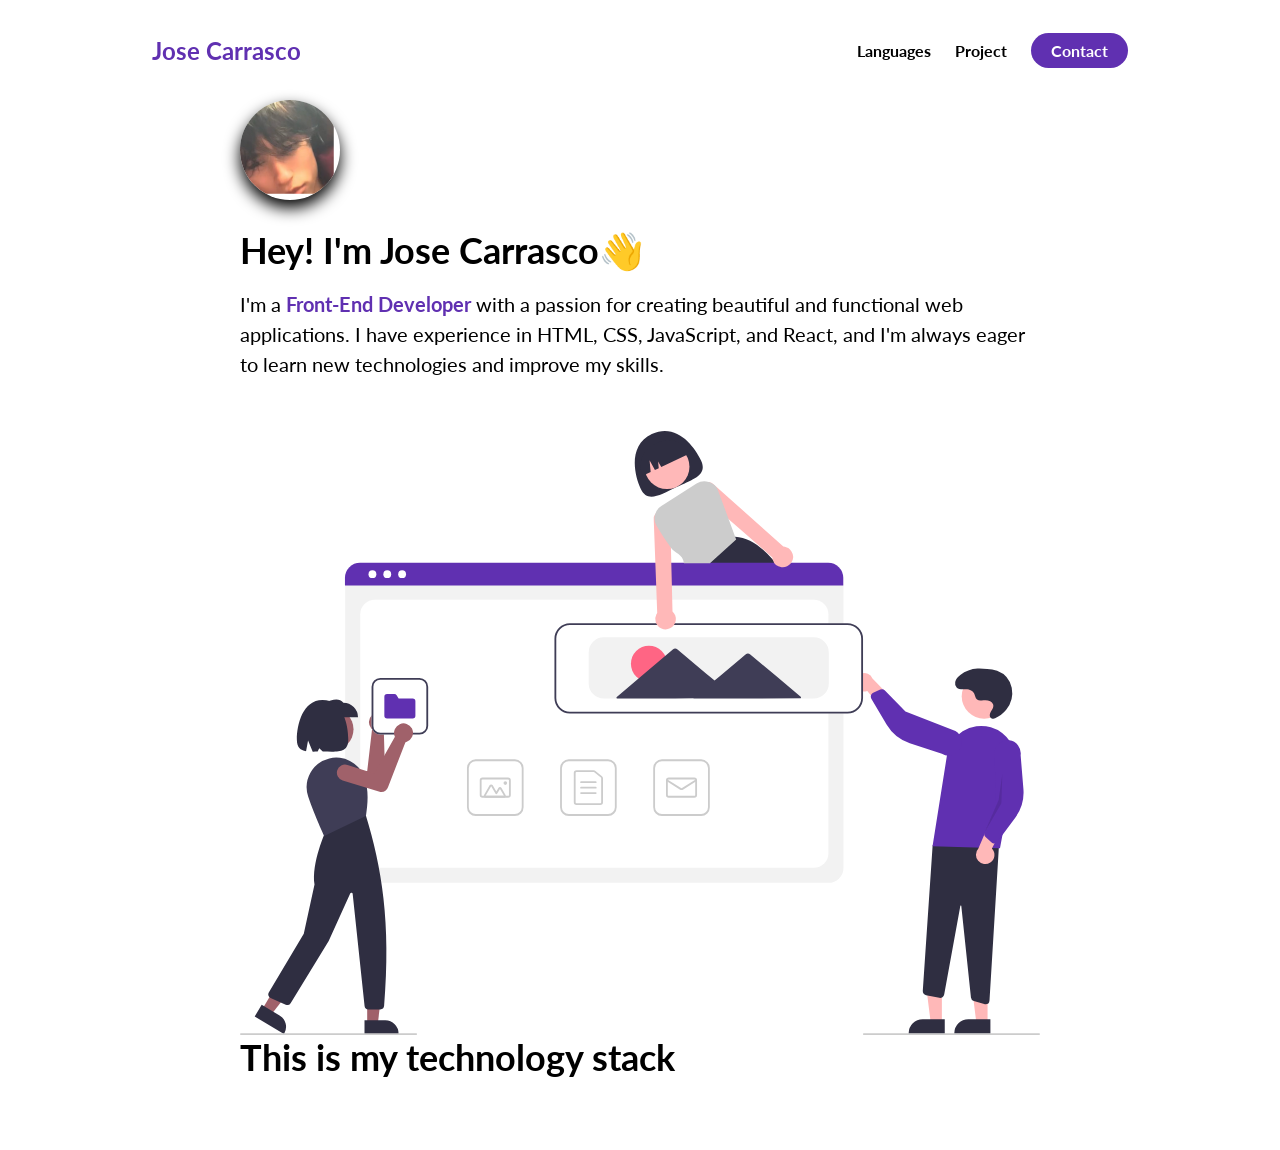
==== index.html @ a7a3b9ac "first commit" ====
<!DOCTYPE html>
<html lang="en">
<head>
  <meta charset="UTF-8">
  <meta name="viewport" content="width=device-width, initial-scale=1.0">
  <title>Jose Carrasco</title>
  <link rel="stylesheet" href="./style.css">
  <script src="https://kit.fontawesome.com/f5ae088f7a.js" crossorigin="anonymous"></script>
</head>
<body>
  <section id="about-me">
    <nav>
      <div class="personal__logo"> Jose Carrasco</div>
      <ul class="nav__link--list">
        <li>
          <a href="" class="nav__link--anchor
          link__hover-effect
          link__hover-effect--black">Languages
        </a>
        </li>
          <li>
          <a href="" class="nav__link--anchor
          link__hover-effect
          link__hover-effect--black">Project
        </a>
        </li>
          <li>
            <a href="" class= "nav__link--anchor
            nav__link--anchor-primary">Contact
        </a>
        </li>
      </ul>
    </nav>
    <div class="flex flex-1">
      <div class="about-me__info row">
        <div class="about-me__info--container">
          <figure class="about-me__picture--mask">
            <img src="./assets/me.jpeg" class="about-me__picture" alt="Picture of Me!">
          </figure>
          <h1 class="about-me__info--title">Hey! I'm<span class="text-purple"> Jose Carrasco</span>👋</h1>
          <p class="about-me__info--para">I'm a <strong class="text--purple">Front-End Developer</strong> with a passion for creating beautiful and functional web applications. I have experience in HTML, CSS, JavaScript, and React, and I'm always eager to learn new technologies and improve my skills.</p>
          <div class="about-me__links">
            <a href="" class="about-me__link">
              <i class="fa-brands fa-linkedin-in"></i>
            </a>
            <a href="" class="about-me__link">
              <i class="fab fa-github"></i>
              </a>
              <a href="" class="about-me__link">
                <i class="far fa-envelope"></i>
              </a>
              <a href="" class="about-me__link">
                <i class="fas fa-file-pdf"></i>
               </a>
         </div>
         <figure class="about-me__img--conatiner">
          <img src="./assets/undraw_websites.svg" class="about-me__img" alt="">
         </figure>
        </div>
      </div>
    </section>
    <section id="languages">
      <div class="container">
        <div class="row">
          <h1 class="section__title"> This is my technology stack</h1>
          <div class="language__list">
            <div class="language">
              <figure class="language__img--wrapper">
                <img src="https://upload.wikimedia.org/wikipedia/commons/3/38/HTML5_Badge.svg" alt="" class="language__img">
              </figure>
          </div>
            <div class="language">
              <figure class="language__img--wrapper">
                <img src="https://upload.wikimedia.org/wikipedia/commons/3/38/HTML5_Badge.svg" alt="" class="language__img">
              </figure>
          </div>  
            <div class="language">
              <figure class="language__img--wrapper">
                <img src="https://upload.wikimedia.org/wikipedia/commons/3/38/HTML5_Badge.svg" alt="" class="language__img">
              </figure>
          </div>  
            <div class="language">
              <figure class="language__img--wrapper">
                <img src="https://upload.wikimedia.org/wikipedia/commons/3/38/HTML5_Badge.svg" alt="" class="language__img">
              </figure>
          </div>
            <div class="language">
              <figure class="language__img--wrapper">
                <img src="https://upload.wikimedia.org/wikipedia/commons/3/38/HTML5_Badge.svg" alt="" class="language__img">
              </figure>
          </div>
            <div class="language">
              <figure class="language__img--wrapper">
                <img src="https://upload.wikimedia.org/wikipedia/commons/3/38/HTML5_Badge.svg" alt="" class="language__img">
              </figure>
          </div>
            <div class="language">
              <figure class="language__img--wrapper">
                <img src="https://upload.wikimedia.org/wikipedia/commons/3/38/HTML5_Badge.svg" alt="" class="language__img">
              </figure>
          </div>
            <div class="language">
              <figure class="language__img--wrapper">
                <img src="https://upload.wikimedia.org/wikipedia/commons/3/38/HTML5_Badge.svg" alt="" class="language__img">
              </figure>
          </div>
        </div>
      </div>
    </section>
  </body>
  </html>
---- style.css ----
@import url('https://fonts.googleapis.com/css2?family=Lato:wght@400;700&family=Roboto:ital@0;1&display=swap');
* {
  font-family: 'Lato', sans-serif;
  padding: 0;
  margin: 0;
  box-sizing: border-box;
}

h1, h2, h3, h4, h5, h6, span {
  color: black
  text-align center;
  line-height: 1.25;
}

h1 {
  font-size: 36px;
}

p {
  line-height: 1.5;
  font-size: 16px;
}

li {
  list-style: none;
}

.flex {
  display: flex;
}

.flex-1 {
  flex: 1;
}

.row {
  width: 100%;
  max-width: 800px;
  margin: 0 auto;
}

.text--purple {
  color:#6030b1;
}

.section:nth-child(even) {
  background-color: #f8f8f8;
}

.section__title {
  margin-bottom: 20px;
}

/* NAVIGATION BAR */

nav {
  height: 100px;
  width: 100%;
  max-width:1000px;
  margin: 0 auto;
  display: flex;
  justify-content: space-between;
  align-items: center;
}

.nav__link--list {
  display:flex
}

.nav__link--anchor {
  margin:0 12px;
  color: black;
  text-decoration: none;
  font-weight: 700;
}
.nav__link--anchor-primary {
  background-color: #6030b1;
  padding: 8px 20px;
  border-radius: 50px;
  color: white;
  transition: all 300ms ease;
}

.nav__link--anchor-primary:hover {
  background-color: #5d3eff;
}

.personal__logo {
  font-size: 24px;
  color: #6030b1;
  margin: 0 12px;
  font-weight: bold
}

/* ABOUT ME */

#about-me {
  min-height: 100vh;
  display: flex;
  flex-direction: column;
}

.about-me__info{
 display: flex;
  flex-direction: column; 
}

.about-me__info-container {
  display: flex;
  flex-direction: column;
  justify-content: center;
  max-width: 600px;
  margin: 0 auto;
  text-align: center;
}

.about-me__picture--mask {
  width: 100px;
  height: 100px;
  border-radius: 50%;
  overflow: hidden;
  box-shadow: 0 8px 16px rgba(0, 0, 0, 1);
  margin-bottom: 28px;
}

.about-me__picture {
  width: 75%;
  height: 75%;
  object-fit: cover;
  object-position: center;

  /* Improving my own picture*/
  transform: scale(1.5);
  padding-top: 8px
}

.about-me__info--title {
  margin-bottom: 16px;
}

.about-me__info--para {
  font-size: 20px;
  margin-bottom: 28px;
}

.about-me__link {
  font-size: 20px;
  color: #242424;
  text-decoration: none;
  padding: 0 16px;
}

.about-me__img--conatiner {
  flex: 1;
  display: flex;
  align-items: center;
}

.about-me__img {
  width: 100%;
}

/* TECH - STACK */

.language_img {
  width: 100px;
  max-width: 100px;
  transition: all 300ms;
}

.language__img:hover {
  filter: brightness(80%);
  opacity: 0.86;
  transform: scale(0.9);
}

.language {
  width: 25px;
}
.language__img--wrapper {
  display: flex;
  justify-content: center;
  align-items: center;
  width: 25px;
  padding: 25px 16px;
}

.language__list {
  display: flex;
  width: 100%;
  flex-wrap: wrap;
}
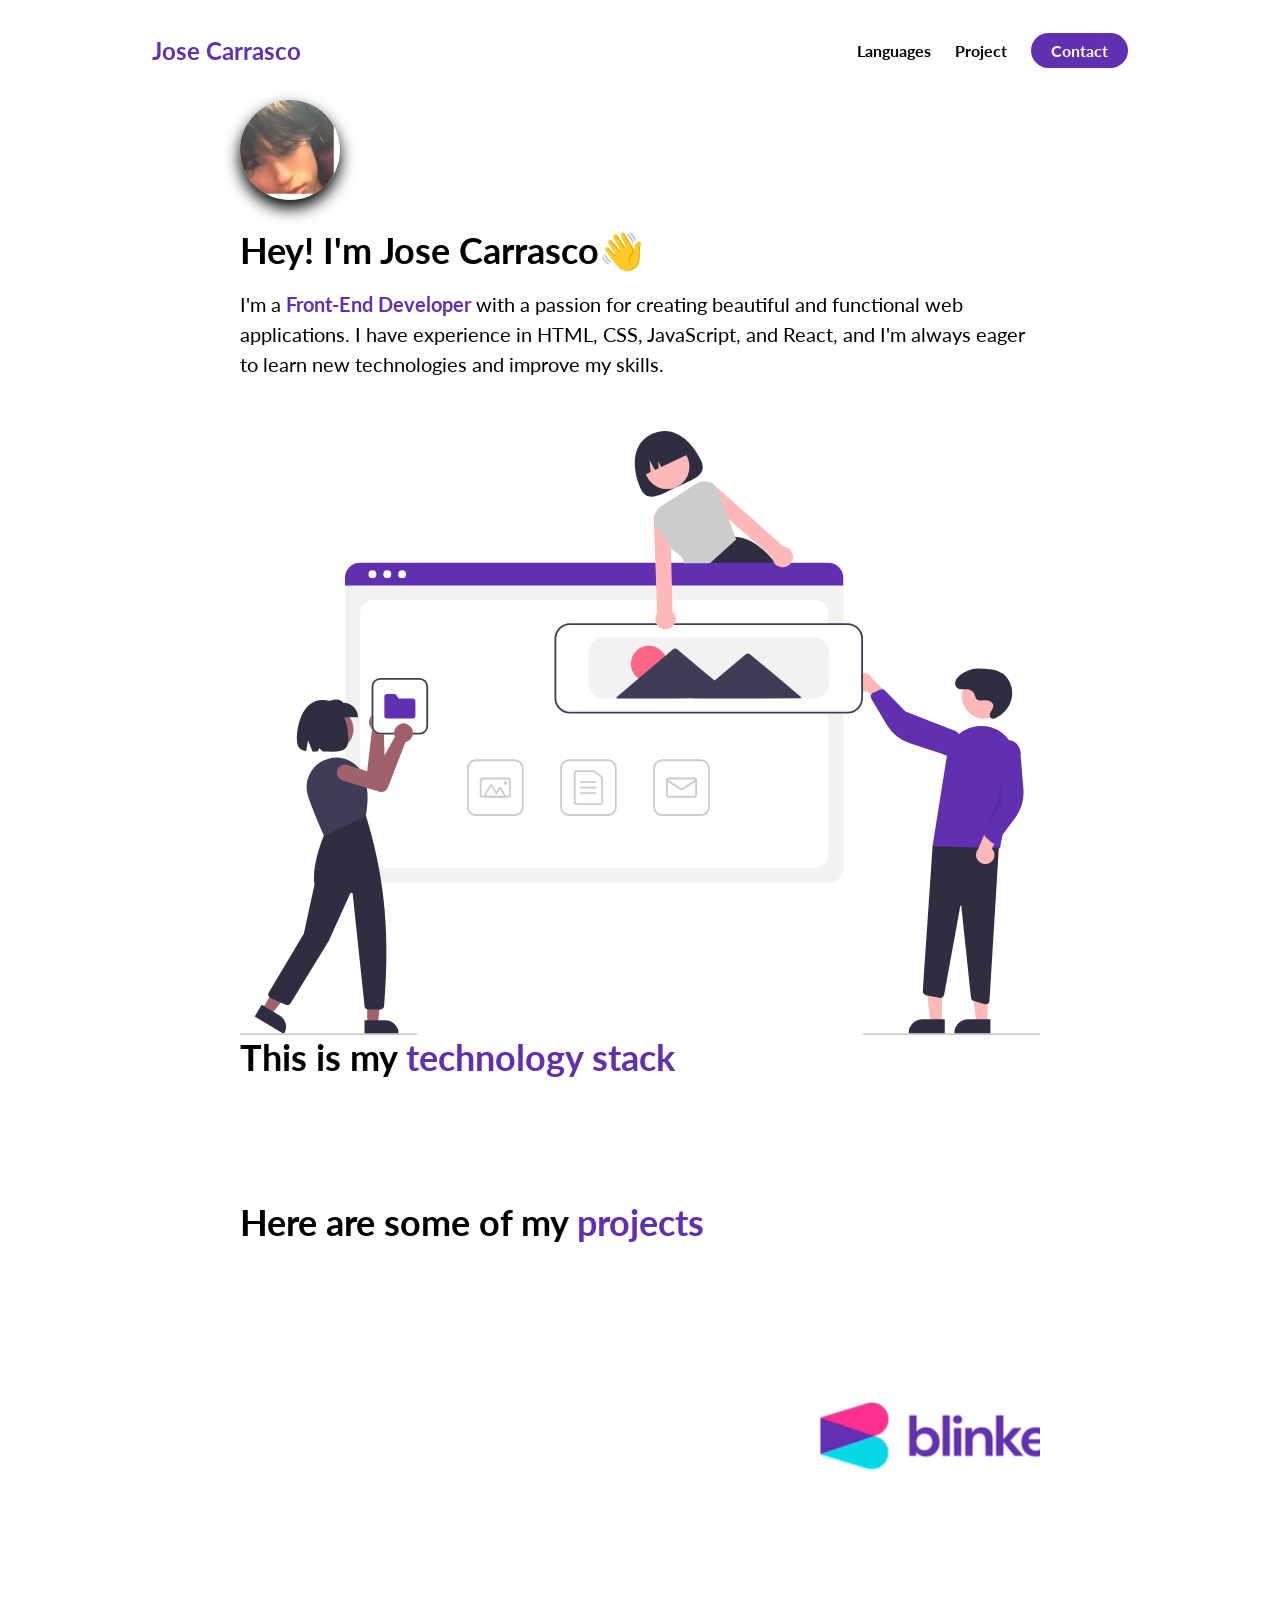
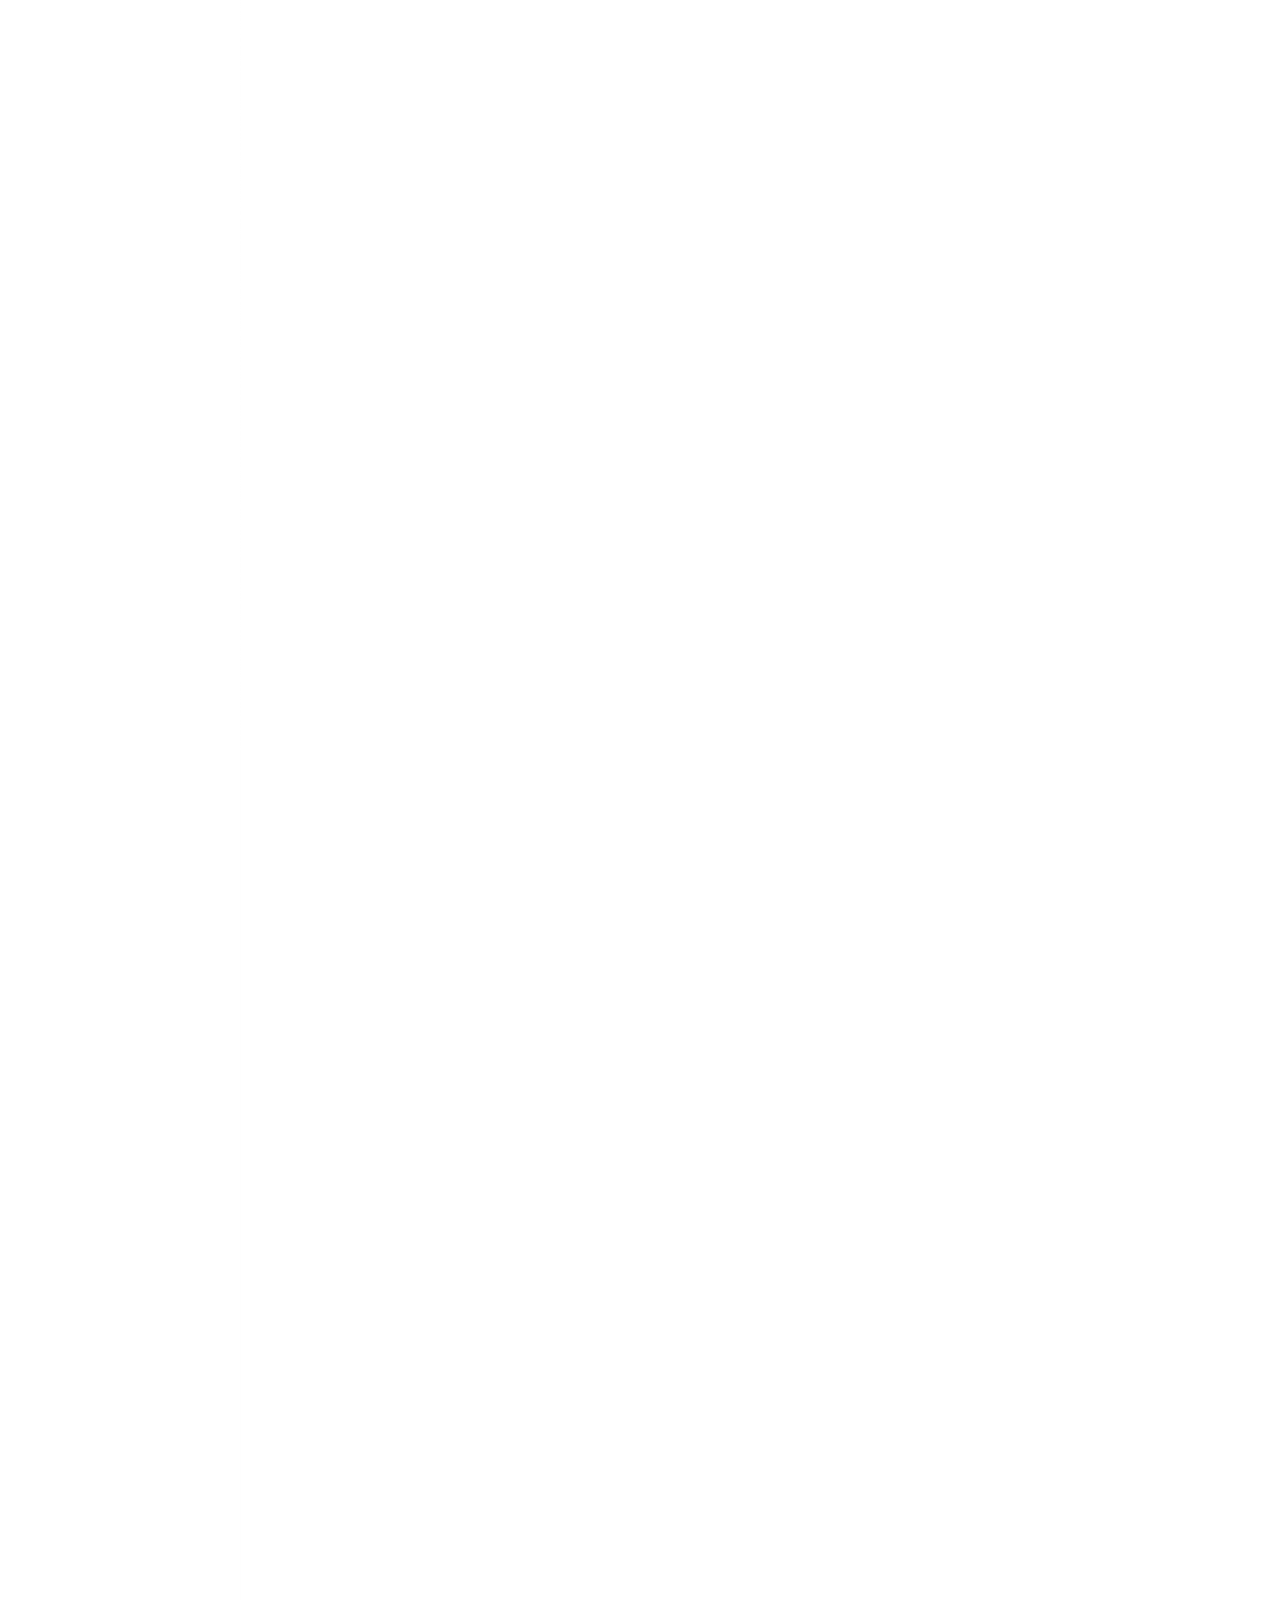
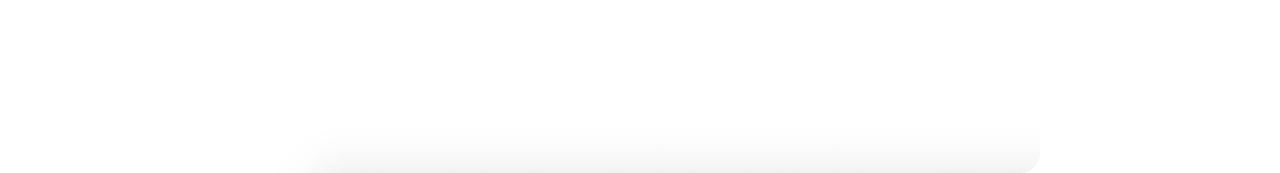
==== commit 1a7ee517: "first commit" ====
--- a/index.html
+++ b/index.html
@@ -62,48 +62,70 @@
     <section id="languages">
       <div class="container">
         <div class="row">
-          <h1 class="section__title"> This is my technology stack</h1>
+          <h1 class="section__title"> This is my <span class="text--purple">technology stack</h1>
           <div class="language__list">
             <div class="language">
               <figure class="language__img--wrapper">
                 <img src="https://upload.wikimedia.org/wikipedia/commons/3/38/HTML5_Badge.svg" alt="" class="language__img">
               </figure>
+              <span class="language__name">HTML</span>
           </div>
             <div class="language">
               <figure class="language__img--wrapper">
                 <img src="https://upload.wikimedia.org/wikipedia/commons/3/38/HTML5_Badge.svg" alt="" class="language__img">
               </figure>
+              <span class="language__name">HTML</span>
           </div>  
             <div class="language">
               <figure class="language__img--wrapper">
                 <img src="https://upload.wikimedia.org/wikipedia/commons/3/38/HTML5_Badge.svg" alt="" class="language__img">
               </figure>
+              <span class="language__name">HTML</span>
           </div>  
             <div class="language">
               <figure class="language__img--wrapper">
                 <img src="https://upload.wikimedia.org/wikipedia/commons/3/38/HTML5_Badge.svg" alt="" class="language__img">
               </figure>
+              <span class="language__name">HTML</span>
           </div>
             <div class="language">
               <figure class="language__img--wrapper">
                 <img src="https://upload.wikimedia.org/wikipedia/commons/3/38/HTML5_Badge.svg" alt="" class="language__img">
               </figure>
+              <span class="language__name">HTML</span>
           </div>
             <div class="language">
               <figure class="language__img--wrapper">
                 <img src="https://upload.wikimedia.org/wikipedia/commons/3/38/HTML5_Badge.svg" alt="" class="language__img">
               </figure>
+              <span class="language__name">HTML</span>
           </div>
             <div class="language">
               <figure class="language__img--wrapper">
                 <img src="https://upload.wikimedia.org/wikipedia/commons/3/38/HTML5_Badge.svg" alt="" class="language__img">
               </figure>
+              <span class="language__name">HTML</span>
           </div>
             <div class="language">
               <figure class="language__img--wrapper">
                 <img src="https://upload.wikimedia.org/wikipedia/commons/3/38/HTML5_Badge.svg" alt="" class="language__img">
               </figure>
+              <span class="language__name">HTML</span>
           </div>
+        </div>
+      </div>
+    </section>
+    <section id="projects">
+      <div class="container">
+        <div class="row">
+          <h1 class="section__title">Here are some of my <span class="text--purple">projects</h1>
+           <ul class="project__list">
+            <li class="project">
+              <div class="project__wrapper">
+                <img src="./assets/loopit.png" alt="Car subscription project">
+              </div>
+            </li>
+           </ul> 
         </div>
       </div>
     </section>
--- a/style.css
+++ b/style.css
@@ -162,26 +162,28 @@
 
 /* TECH - STACK */
 
-.language_img {
+.language__img {
   width: 100px;
   max-width: 100px;
   transition: all 300ms;
 }
 
-.language__img:hover {
+.language:hover .language__img {
   filter: brightness(80%);
   opacity: 0.86;
   transform: scale(0.9);
 }
 
 .language {
-  width: 25px;
+  width: 25%;
+  display: flex;
+  justify-content: center;
+  position: relative;
 }
 .language__img--wrapper {
   display: flex;
   justify-content: center;
   align-items: center;
-  width: 25px;
   padding: 25px 16px;
 }
 
@@ -191,6 +193,59 @@
   flex-wrap: wrap;
 }
 
+.language__name {
+  position: absolute;
+  bottom: 0;
+  transform: scale(0);
+  transition: all 300ms;
+  font-size: 20px;
+}
+
+.language:hover .language__name {
+  transform: scale(1);
+  opacity: 1;
+}
+
+/* PROJECTS */
+
+.project__img {
+  width: 100%;
+  transition: all 500ms ease;
+}
+
+.project__wrapper {
+  display: flex;
+  box-shadow: 0 20px 80px rba(0, 0, 0, 0.45);
+  border-radius: 20px;
+  overflow: hidden;
+  position: relative;
+}
+
+.project__wrapper:before {
+  content: "";
+  position: absolute;
+  top: 0;
+  left: 0;
+  height: 100%;
+  width: 100%;
+  background-color: #1c1d25;
+  opacity: 0;
+  transition: opacity 450ms ease;
+  z-index: 2;
+}
+.project:hover .project__wrapper:before {
+  opacity: 0.7
+}
+.project:hover .project__img {
+  transform: scale(1.07)
+  filter blur(5px);
+}
+
+.project__list {
+  padding-top: 40px;
+}
+
+
 
   
 
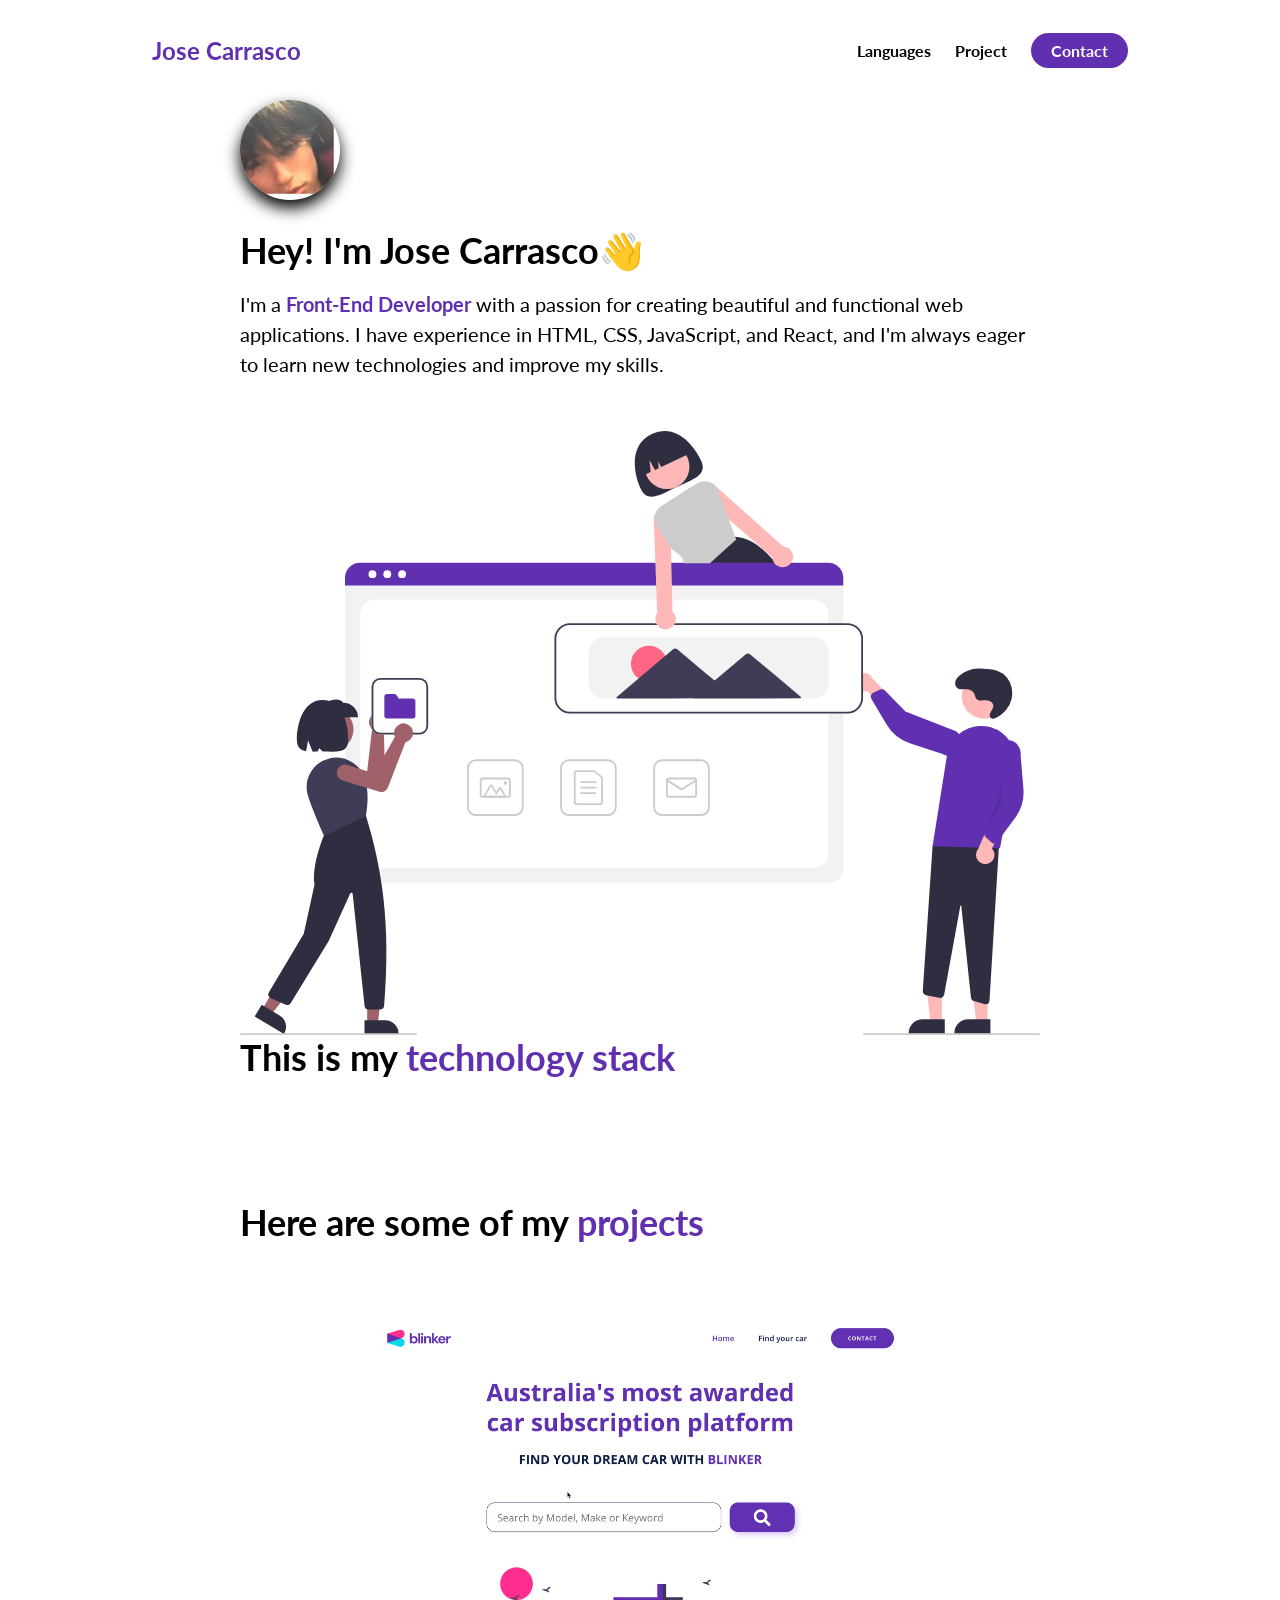
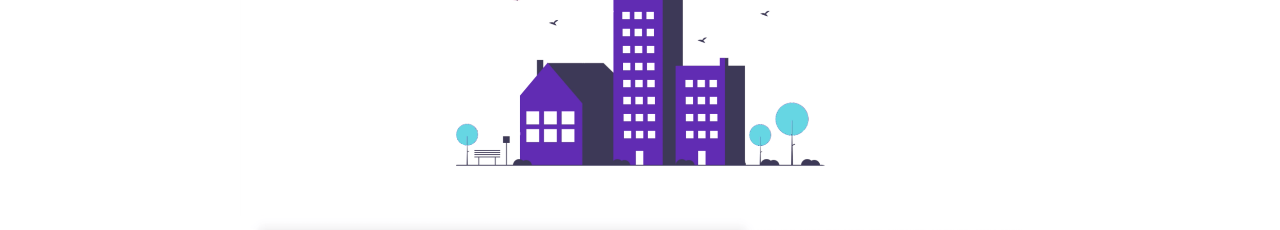
==== commit b37c7772: "first commit" ====
--- a/index.html
+++ b/index.html
@@ -123,6 +123,11 @@
             <li class="project">
               <div class="project__wrapper">
                 <img src="./assets/loopit.png" alt="Car subscription project">
+                <div class="project__discription">
+                  <h3 class="project__description--title"> Car sales project</h3>
+                  <h4 class="project__description--sub-title">Html, CSS, JavaScript, Vue, Vuex</h4>
+                  <p class="project__description--para"></p>
+                </div>
               </div>
             </li>
            </ul> 
--- a/style.css
+++ b/style.css
@@ -208,6 +208,10 @@
 
 /* PROJECTS */
 
+img {
+  width: 100%;
+}
+
 .project__img {
   width: 100%;
   transition: all 500ms ease;
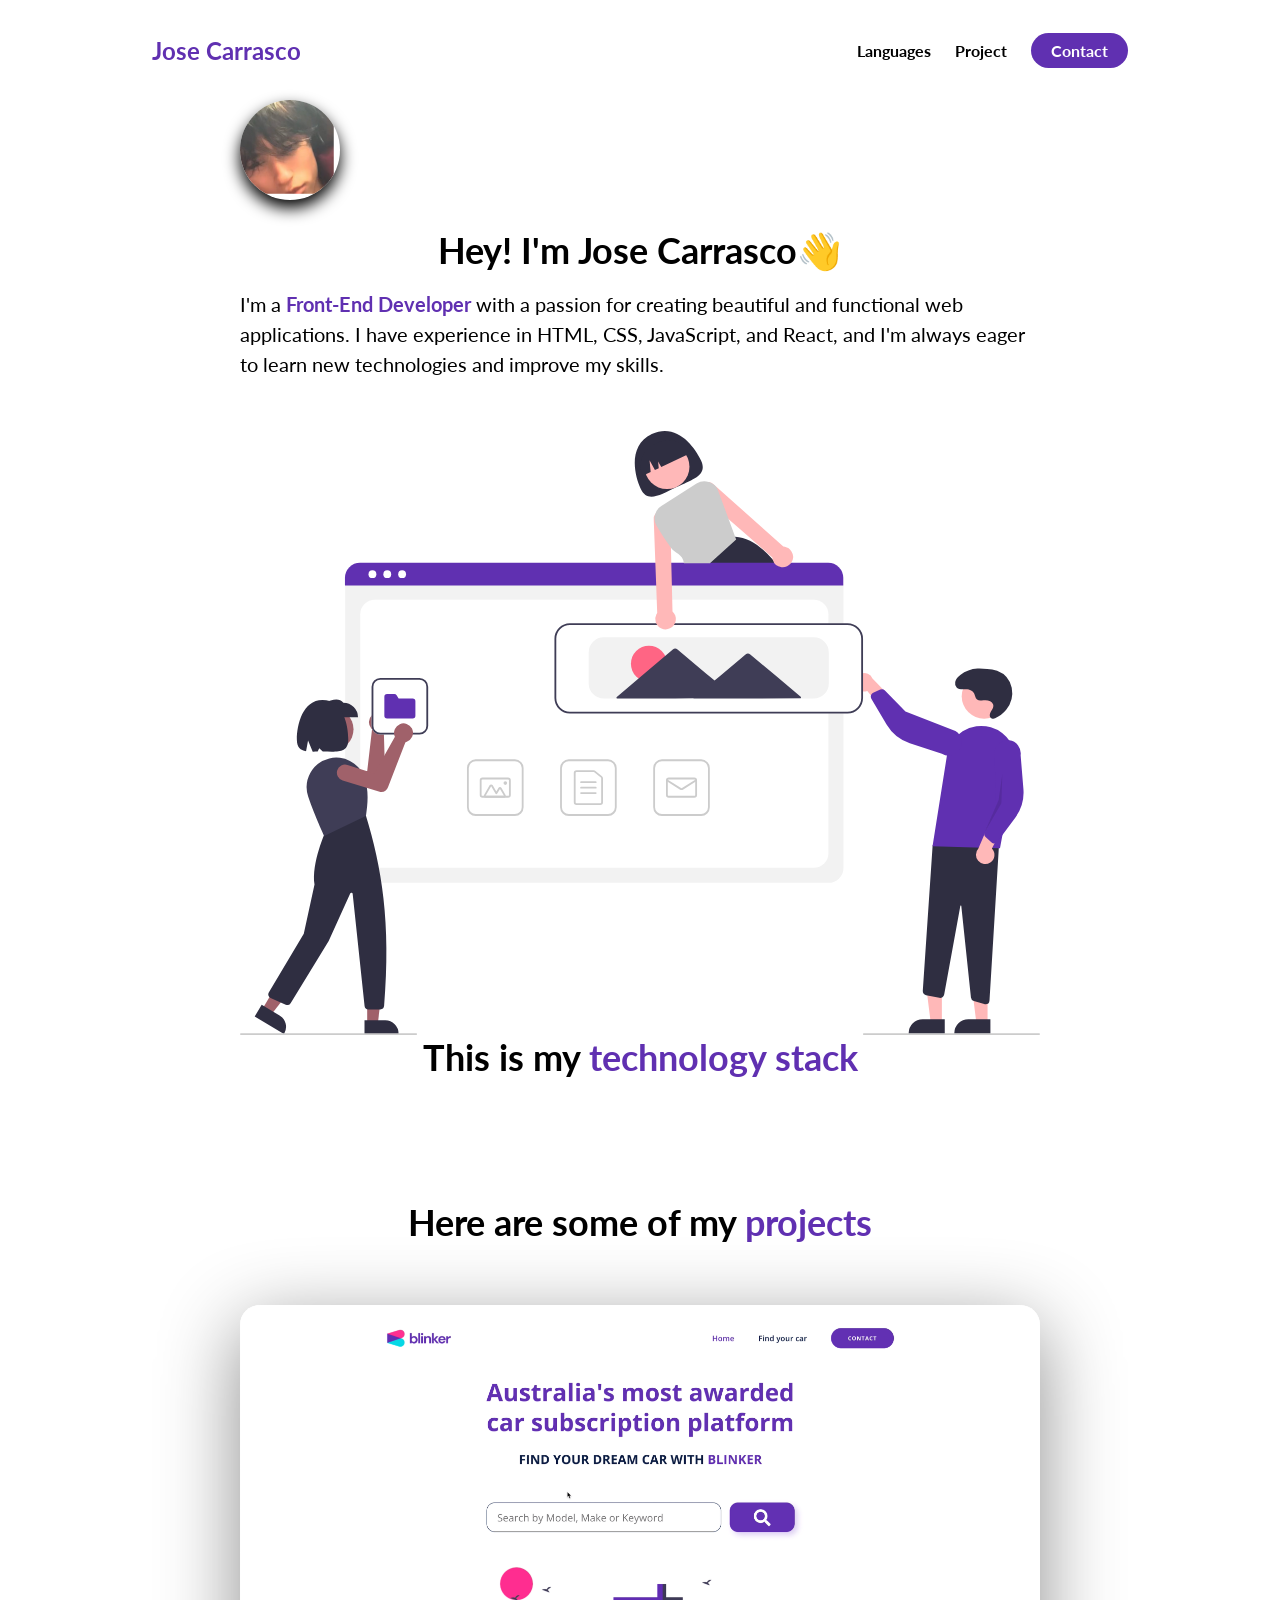
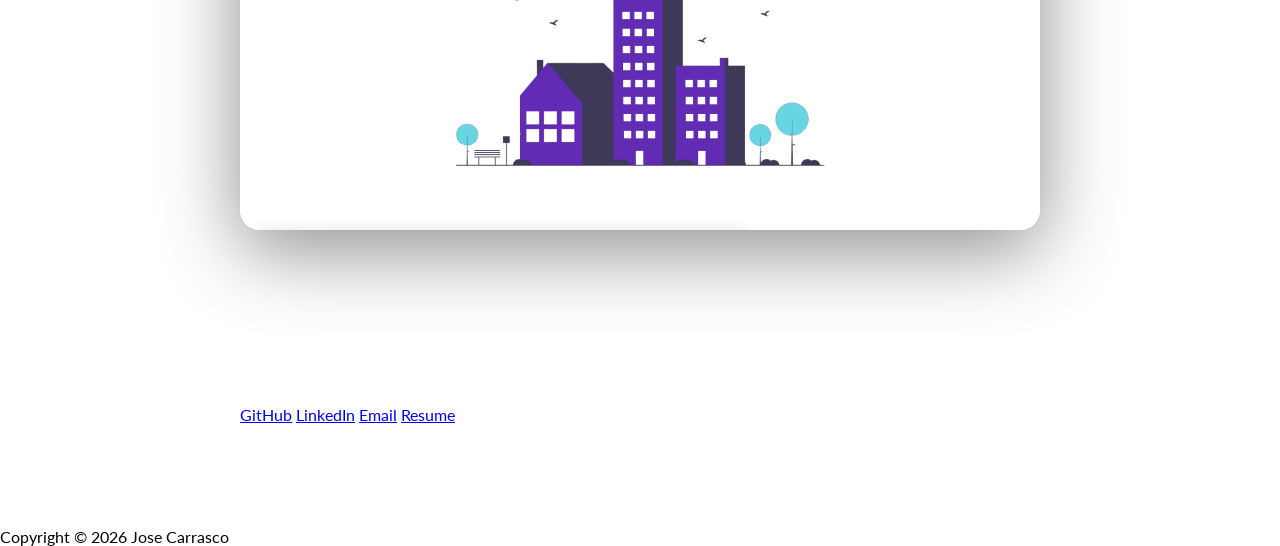
==== commit 8295d700: "firstcommit" ====
--- a/index.html
+++ b/index.html
@@ -123,10 +123,18 @@
             <li class="project">
               <div class="project__wrapper">
                 <img src="./assets/loopit.png" alt="Car subscription project">
-                <div class="project__discription">
+                <div class="project__description">
                   <h3 class="project__description--title"> Car sales project</h3>
                   <h4 class="project__description--sub-title">Html, CSS, JavaScript, Vue, Vuex</h4>
-                  <p class="project__description--para"></p>
+                  <p class="project__description--para">Lorem ipsum dolor, sit amet consectetur adipisicing elit. Alias fugiat atque harum, sapiente rerum in assumenda vitae quae quia delectus.</p>
+                  <div class="project__description--links">
+                    <a href="www.github.com/https://github.com/jcarrzc1987-collab/E-Portfolio" target="_blank" class="project__description--link">
+                      <i class="fab fa-github"></i>
+                    </a>
+                      <a href="www.yourwebsite.com" class="project__description--link">
+                      <i class="fab fa-link"></i>
+                    </a>
+                  </div>
                 </div>
               </div>
             </li>
@@ -134,5 +142,33 @@
         </div>
       </div>
     </section>
+    <footer>
+      <div class="row footer__row">
+        <a href="#">
+          <figure>
+            <img src="./assets/logo.svg" class="footer__logo--img" alt="">
+          </figure>
+        </a>
+        <div class="footer__social--list">
+          <a href="https://google.com" class="
+          footer__social--link
+          link__hover-effect
+          link__hover-effect--white" target="_blank">GitHub</a>
+          <a href="https://google.com" class="
+          footer__social--link
+          link__hover-effect
+          link__hover-effect--white" target="_blank">LinkedIn</a>
+          <a href="mailto:email@email.com" class="
+          footer__social--link
+          link__hover-effect
+          link__hover-effect--white" target="_blank">Email</a>
+           <a href="./assets/Example Resume.pdf" class="
+          footer__social--link
+          link__hover-effect
+          link__hover-effect--white" target="_blank">Resume</a>
+        </div>
+        </div>
+      </div>
+    </footer> <div class="footer__copy-right">Copyright © 2026 Jose Carrasco</div>
   </body>
   </html>
--- a/style.css
+++ b/style.css
@@ -1,14 +1,20 @@
-@import url('https://fonts.googleapis.com/css2?family=Lato:wght@400;700&family=Roboto:ital@0;1&display=swap');
+@import url("https://fonts.googleapis.com/css2?family=Lato:wght@400;700&family=Roboto:ital@0;1&display=swap");
 * {
-  font-family: 'Lato', sans-serif;
+  font-family: "Lato", sans-serif;
   padding: 0;
   margin: 0;
   box-sizing: border-box;
 }
 
-h1, h2, h3, h4, h5, h6, span {
-  color: black
-  text-align center;
+h1,
+h2,
+h3,
+h4,
+h5,
+h6,
+span {
+  color: black;
+  text-align: center;
   line-height: 1.25;
 }
 
@@ -40,7 +46,7 @@
 }
 
 .text--purple {
-  color:#6030b1;
+  color: #6030b1;
 }
 
 .section:nth-child(even) {
@@ -56,7 +62,7 @@
 nav {
   height: 100px;
   width: 100%;
-  max-width:1000px;
+  max-width: 1000px;
   margin: 0 auto;
   display: flex;
   justify-content: space-between;
@@ -64,11 +70,11 @@
 }
 
 .nav__link--list {
-  display:flex
+  display: flex;
 }
 
 .nav__link--anchor {
-  margin:0 12px;
+  margin: 0 12px;
   color: black;
   text-decoration: none;
   font-weight: 700;
@@ -89,7 +95,7 @@
   font-size: 24px;
   color: #6030b1;
   margin: 0 12px;
-  font-weight: bold
+  font-weight: bold;
 }
 
 /* ABOUT ME */
@@ -100,9 +106,9 @@
   flex-direction: column;
 }
 
-.about-me__info{
- display: flex;
-  flex-direction: column; 
+.about-me__info {
+  display: flex;
+  flex-direction: column;
 }
 
 .about-me__info-container {
@@ -131,7 +137,7 @@
 
   /* Improving my own picture*/
   transform: scale(1.5);
-  padding-top: 8px
+  padding-top: 8px;
 }
 
 .about-me__info--title {
@@ -219,7 +225,7 @@
 
 .project__wrapper {
   display: flex;
-  box-shadow: 0 20px 80px rba(0, 0, 0, 0.45);
+  box-shadow: 0 20px 80px rgba(0, 0, 0, 0.45);
   border-radius: 20px;
   overflow: hidden;
   position: relative;
@@ -238,18 +244,51 @@
   z-index: 2;
 }
 .project:hover .project__wrapper:before {
-  opacity: 0.7
+  opacity: 0.7;
 }
 .project:hover .project__img {
-  transform: scale(1.07)
-  filter blur(5px);
+  transform: scale(1.07);
+  filter: blur(5px);
 }
 
 .project__list {
   padding-top: 40px;
 }
 
-
+.project__description {
+  position: absolute;
+  top: 100%;
+  left: 10%;
+  opacity: 0;
+  transition: all 300ms ease;
+}
+
+.project:hover .project__description {
+  top: 50%;
+  opacity: 1;
+  z-index: 10;
+}
+
+.project__description--title,
+.project__description--sub-title,
+.project__description--para {
+  color: white;
+  text-align: left;
+}
+/* FOOTER */
+
+.footer {
+  background-color: #242424;
+}
+
+.footer__row {
+padding: 8% 0;
+}
+
+.footer__logo--img {
+  width: 70px;
+  height: 70px;
+}
 
   
 
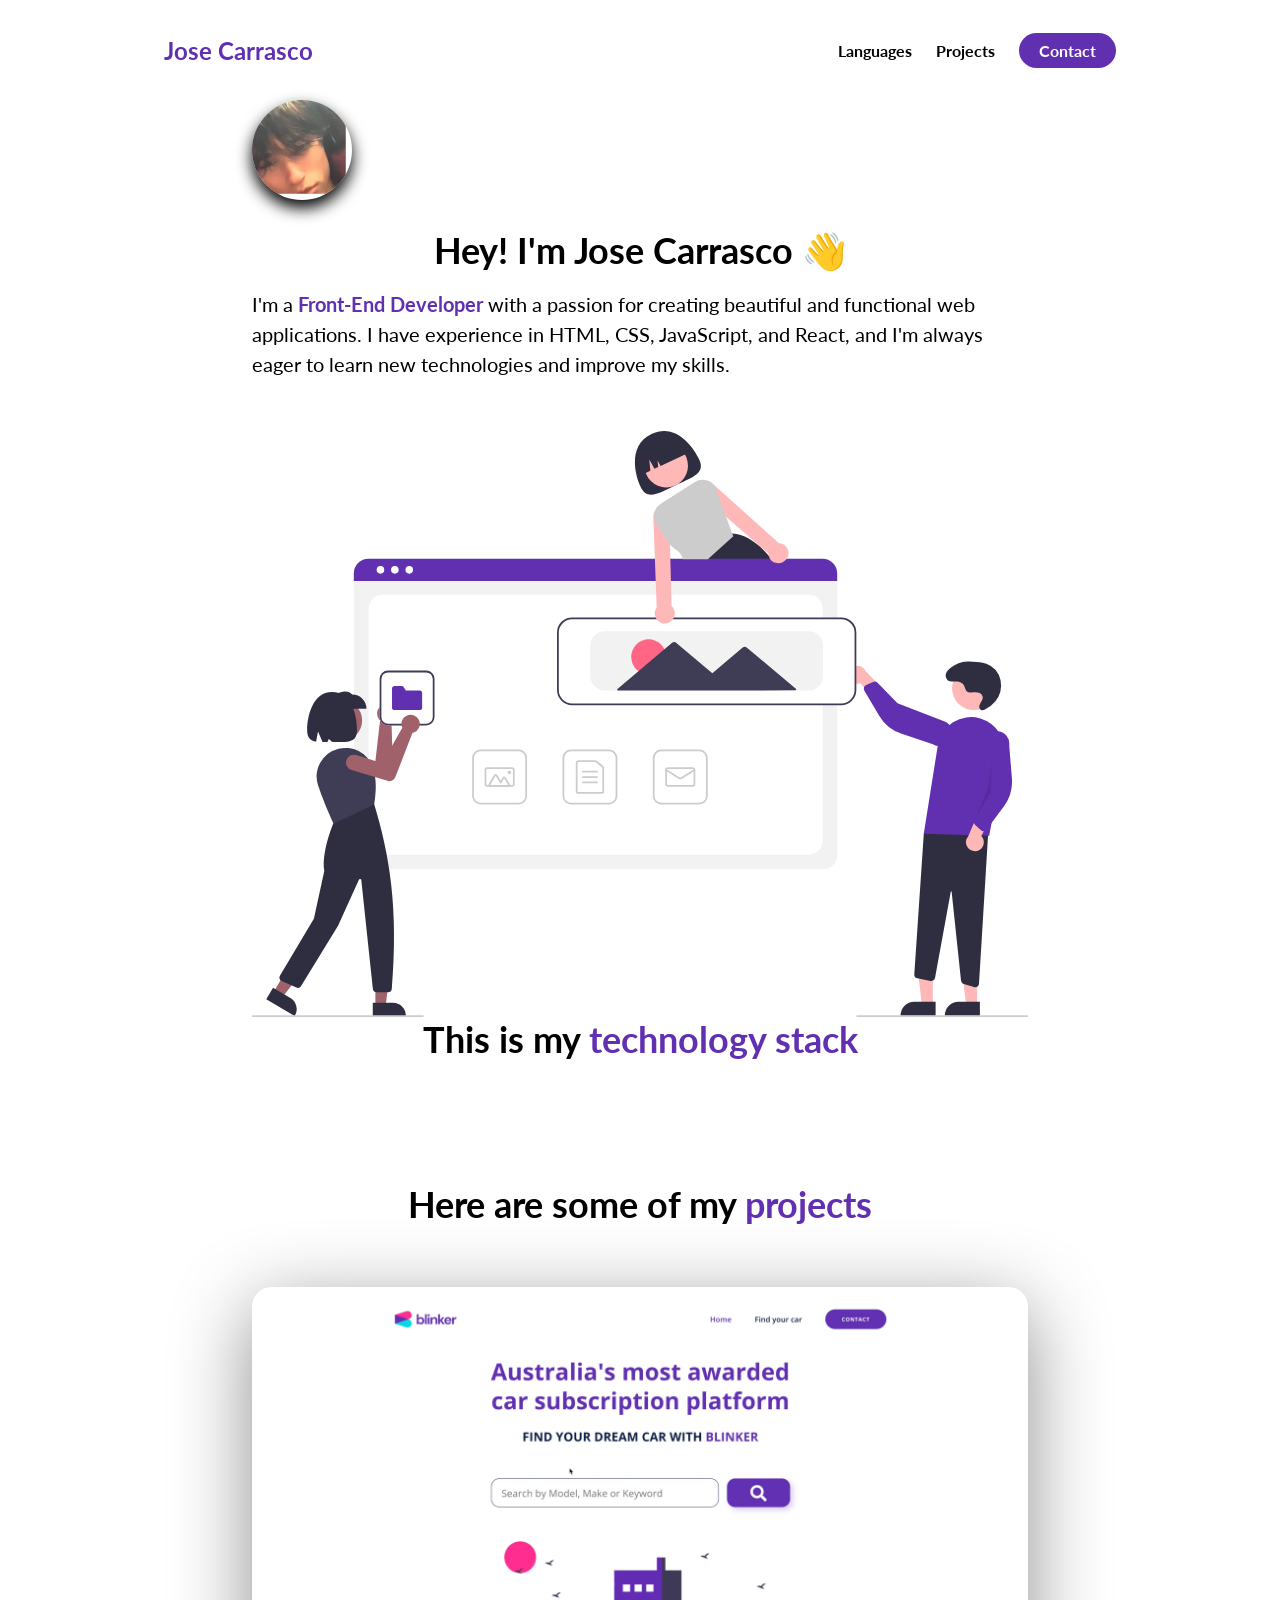
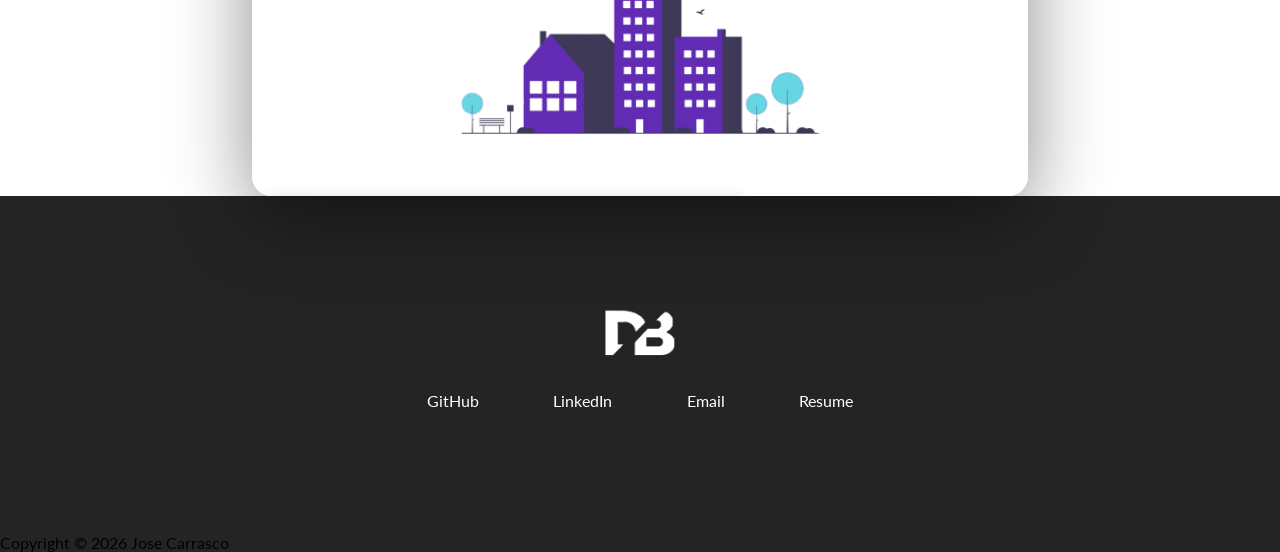
==== commit 3dcc1e78: "first commit" ====
--- a/index.html
+++ b/index.html
@@ -12,20 +12,20 @@
     <nav>
       <div class="personal__logo"> Jose Carrasco</div>
       <ul class="nav__link--list">
-        <li>
-          <a href="" class="nav__link--anchor
+        <li class="nav__link">
+          <a href="#languages" class="nav__link--anchor
           link__hover-effect
           link__hover-effect--black">Languages
         </a>
         </li>
-          <li>
-          <a href="" class="nav__link--anchor
+          <li class="nav__link">
+          <a href="#projects" class="nav__link--anchor
           link__hover-effect
-          link__hover-effect--black">Project
+          link__hover-effect--black">Projects
         </a>
         </li>
-          <li>
-            <a href="" class= "nav__link--anchor
+          <li class="nav__link">
+            <a href="mailto:email@email.com" class= "nav__link--anchor
             nav__link--anchor-primary">Contact
         </a>
         </li>
@@ -37,7 +37,7 @@
           <figure class="about-me__picture--mask">
             <img src="./assets/me.jpeg" class="about-me__picture" alt="Picture of Me!">
           </figure>
-          <h1 class="about-me__info--title">Hey! I'm<span class="text-purple"> Jose Carrasco</span>👋</h1>
+          <h1 class="about-me__info--title">Hey! I'm<span class="text-purple"> Jose Carrasco</span>&nbsp;<span class="wave">👋</span></h1>
           <p class="about-me__info--para">I'm a <strong class="text--purple">Front-End Developer</strong> with a passion for creating beautiful and functional web applications. I have experience in HTML, CSS, JavaScript, and React, and I'm always eager to learn new technologies and improve my skills.</p>
           <div class="about-me__links">
             <a href="" class="about-me__link">
@@ -49,7 +49,7 @@
               <a href="" class="about-me__link">
                 <i class="far fa-envelope"></i>
               </a>
-              <a href="" class="about-me__link">
+              <a href="./assets/Example Resume.pdf" target="_blank" class="about-me__link">
                 <i class="fas fa-file-pdf"></i>
                </a>
          </div>
@@ -144,10 +144,13 @@
     </section>
     <footer>
       <div class="row footer__row">
-        <a href="#">
-          <figure>
+        <a href="#" class="footer__anchor">
+          <figure class="footer__logo">
             <img src="./assets/logo.svg" class="footer__logo--img" alt="">
           </figure>
+          <span class="footer__logo--popper">Top
+            <i class="fas fa-arrow-up"></i>
+          </span>
         </a>
         <div class="footer__social--list">
           <a href="https://google.com" class="
@@ -169,6 +172,7 @@
         </div>
         </div>
       </div>
-    </footer> <div class="footer__copy-right">Copyright © 2026 Jose Carrasco</div>
+      <div class="footer__copy-right">Copyright © 2026 Jose Carrasco</div>
+    </footer> 
   </body>
   </html>
--- a/style.css
+++ b/style.css
@@ -4,6 +4,10 @@
   padding: 0;
   margin: 0;
   box-sizing: border-box;
+}
+
+html {
+  scroll-behavior: smooth;
 }
 
 h1,
@@ -27,6 +31,39 @@
   font-size: 16px;
 }
 
+a {
+  text-decoration: none;
+  position: relative;
+  transition: opacity 300ms ease;
+}
+
+i:hover {
+  opacity: 0.7;
+}
+
+.link__hover-effect:after {
+  content: "";
+  position: absolute;
+  height: 3px;
+  width: 0;
+  bottom: -3px;
+  right: 0;
+  transition: all 300ms ease;
+}
+
+.link__hover-effect--white:after {
+  background-color: white
+}
+
+.link__hover-effect--black:after {
+  background-color: #000;
+}
+
+.link__hover-effect:hover:after {
+  width: 100%;
+  left: 0;
+}
+
 li {
   list-style: none;
 }
@@ -43,6 +80,7 @@
   width: 100%;
   max-width: 800px;
   margin: 0 auto;
+  padding: 0 12px;
 }
 
 .text--purple {
@@ -67,6 +105,7 @@
   display: flex;
   justify-content: space-between;
   align-items: center;
+  padding: 0 12px;
 }
 
 .nav__link--list {
@@ -76,7 +115,6 @@
 .nav__link--anchor {
   margin: 0 12px;
   color: black;
-  text-decoration: none;
   font-weight: 700;
 }
 .nav__link--anchor-primary {
@@ -127,6 +165,19 @@
   overflow: hidden;
   box-shadow: 0 8px 16px rgba(0, 0, 0, 1);
   margin-bottom: 28px;
+  animation: animate-profile-picture 800ms 200ms backwards;
+}
+
+@keyframes animate-profile-picture {
+  0% {
+    transform: scale(0):
+  }
+  80% {
+    transform: scale(1.1);
+  }
+  100% {
+    transform(1);
+  }
 }
 
 .about-me__picture {
@@ -142,18 +193,34 @@
 
 .about-me__info--title {
   margin-bottom: 16px;
+  animation: fade-up 650ms 400ms backwards;
 }
 
 .about-me__info--para {
   font-size: 20px;
   margin-bottom: 28px;
+  animation: fade-up 650ms 400ms backwards;
 }
 
 .about-me__link {
   font-size: 20px;
   color: #242424;
-  text-decoration: none;
   padding: 0 16px;
+}
+
+.about-me__links {
+animation: fade-up 650ms 800ms backwards;
+}
+
+@keyframes fade-up {
+  0% {
+    opacity: 0;
+    transform: translateY(40px);
+  }
+  100% {
+    opacity: 1;
+    transform: translateY(0);
+  }
 }
 
 .about-me__img--conatiner {
@@ -164,6 +231,33 @@
 
 .about-me__img {
   width: 100%;
+  animation: fade-in 120ms 800ms backwards;
+}
+
+@keyframes fade-in {
+  0% {
+    opacity: 0;
+  }
+  100% {
+    opacity: 1;
+  }
+}
+
+.wave {
+  display: inline-block;
+  animation: animate-wave 500ms infinite ease-in-out;
+}
+
+@keyframes animate-wave {
+  0% {
+    transform: rotate(0);
+  }
+  50% {
+    transform: rotate(30deg);
+  }
+  100% {
+    transform: rotate(0);
+  }
 }
 
 /* TECH - STACK */
@@ -195,6 +289,7 @@
 
 .language__list {
   display: flex;
+  justify-content: center;
   width: 100%;
   flex-wrap: wrap;
 }
@@ -277,12 +372,24 @@
 }
 /* FOOTER */
 
-.footer {
+footer {
   background-color: #242424;
 }
 
+.footer__social--list {
+  width: 100%;
+  display: flex;
+  justify-content: space-around;
+  margin-bottom: 20px;
+}
+
 .footer__row {
-padding: 8% 0;
+  display: flex;
+  max-width: 500px;
+  background-color: #242424;
+  flex-direction: column;
+  align-items: center;
+  padding: 8% 0;
 }
 
 .footer__logo--img {
@@ -290,6 +397,91 @@
   height: 70px;
 }
 
+.footer__social--link,
+.footer__copyright {
+  color: #fff
+}
+
+.footer__logo--popper {
+  position: absolute;
+  right: 0;
+  color: #fff;
+  top: 30px;
+  font-weight: 700;
+  opacity: 0;
+  transition: all 300ms ease;
+}
+
+.footer__anchor {
+  margin-bottom: 20px;
+  position: relative;
+}
+
+.footer__anchor:hover .footer__logo--popper {
+  transform: translateX(60px);
+  opacity: 1;
+}
+/* Small phones, tablets, larger smartphones */
+@media (max-width: 768px) {
+  nav {
+    height: 68px;
+  }
+
+  h1 {
+    font-size: 28px;
+  }
+
+  .about-me__info--para {
+    font-size: 18px;
+  }
+
+  .language {
+    width: calc(100% / 3);
+  }
+
+  .project__description--para {
+    font-size: 14px;
+  }
+
+  .project__description {
+    left: 30px;
+    padding-left: 30px;
+  }
+}
+
+/* SMALL PHONES */
+@media (max-width: 400px) {
+  .nav__link--anchor:not(:last-child) {
+    display: none;
+  }
+
+  .project__description {
+    padding: 0;
+    left: 0;
+    width: 100%;
+  }
+
+  .project__description--para {
+    display: none;
+  }
+
+  .project__description--links {
+    display: flex;
+    justify-content: center;
+  }
+
+  .project__description--title {
+    font-size: 32px;
+    line-height: 1;
+    text-align: center;
+  }
+
+  .project__description--sub-title {
+    text-align: center;
+    margin: 12px 0;
+  }
+}
+
   
 
 
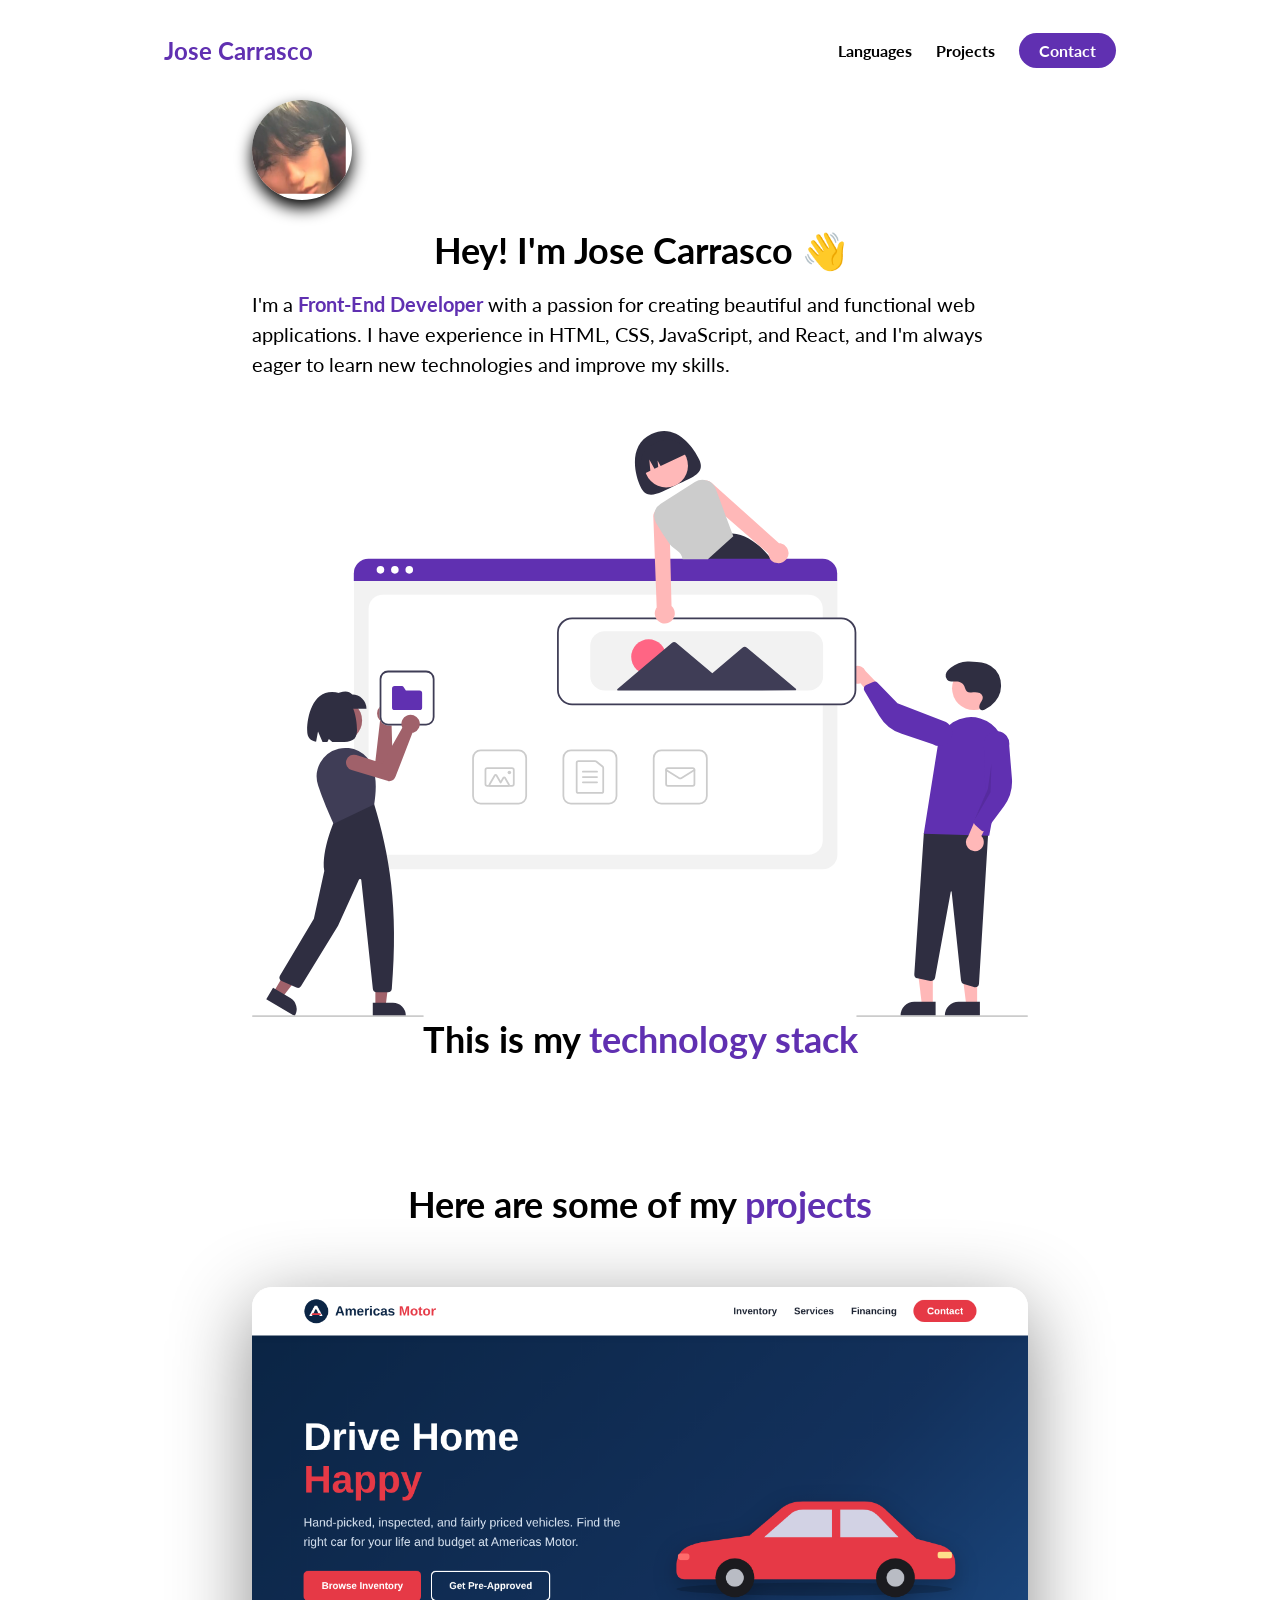
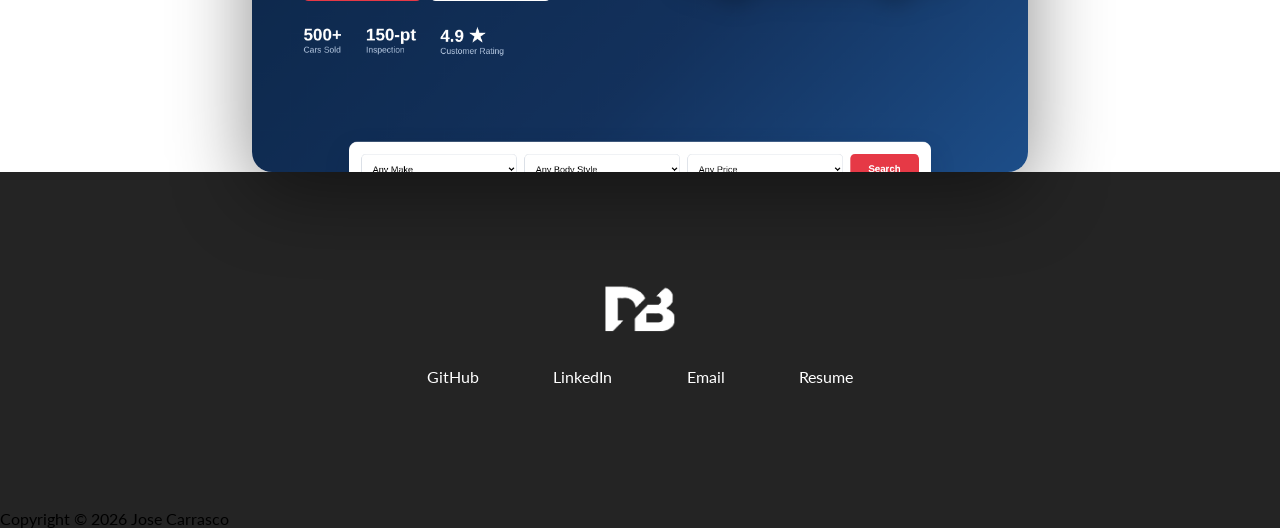
==== commit 2e8eb316: "Add Americas Motor HTML/CSS project and link it in projects section" ====
--- a/index.html
+++ b/index.html
@@ -122,16 +122,16 @@
            <ul class="project__list">
             <li class="project">
               <div class="project__wrapper">
-                <img src="./assets/loopit.png" alt="Car subscription project">
+                <img src="./assets/americas-motor.png" class="project__img" alt="Americas Motor car dealership website">
                 <div class="project__description">
-                  <h3 class="project__description--title"> Car sales project</h3>
-                  <h4 class="project__description--sub-title">Html, CSS, JavaScript, Vue, Vuex</h4>
-                  <p class="project__description--para">Lorem ipsum dolor, sit amet consectetur adipisicing elit. Alias fugiat atque harum, sapiente rerum in assumenda vitae quae quia delectus.</p>
+                  <h3 class="project__description--title">Americas Motor</h3>
+                  <h4 class="project__description--sub-title">HTML, CSS</h4>
+                  <p class="project__description--para">A responsive used-car dealership website with a featured inventory grid, services, financing call-to-action and contact form, built with semantic HTML and BEM-structured CSS.</p>
                   <div class="project__description--links">
-                    <a href="www.github.com/https://github.com/jcarrzc1987-collab/E-Portfolio" target="_blank" class="project__description--link">
+                    <a href="https://github.com/jcarrzc1987-collab/E-Portfolio/tree/main/americas-motor" target="_blank" class="project__description--link">
                       <i class="fab fa-github"></i>
                     </a>
-                      <a href="www.yourwebsite.com" class="project__description--link">
+                      <a href="./americas-motor/index.html" target="_blank" class="project__description--link">
                       <i class="fab fa-link"></i>
                     </a>
                   </div>
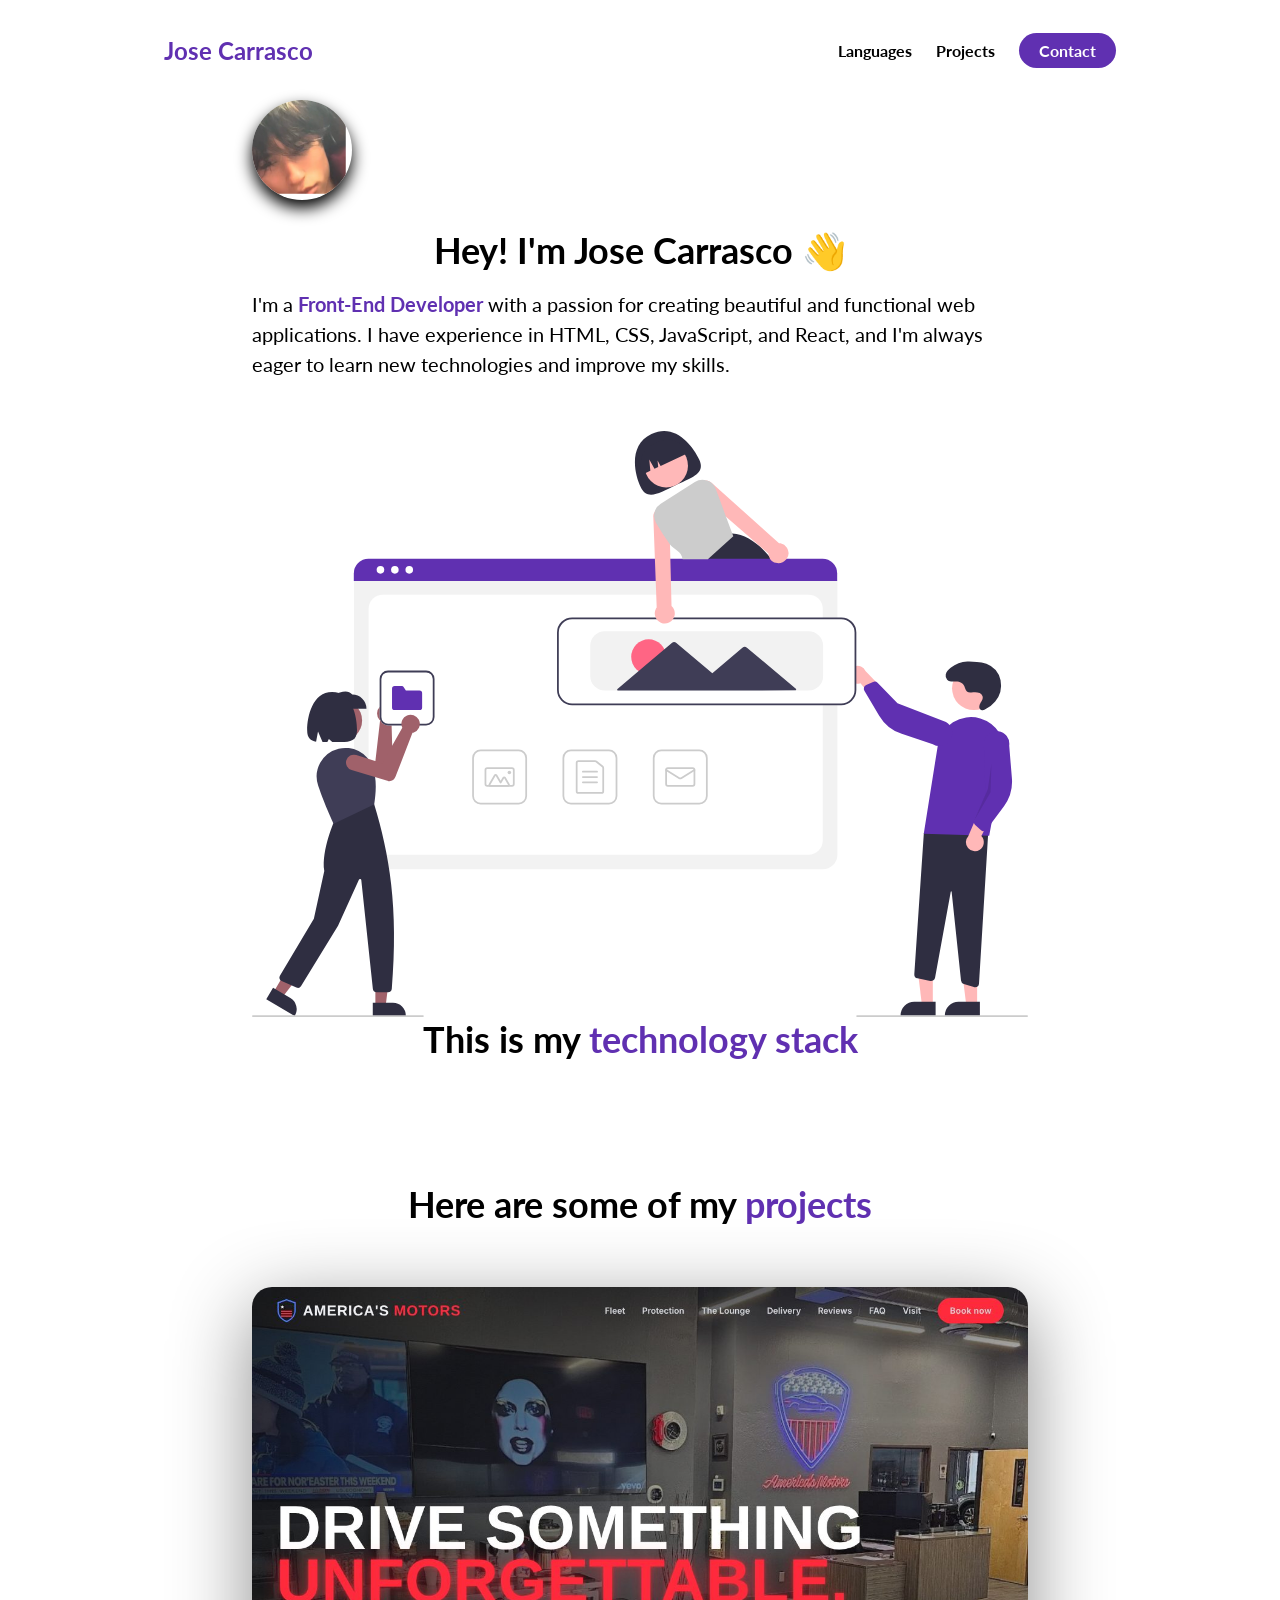
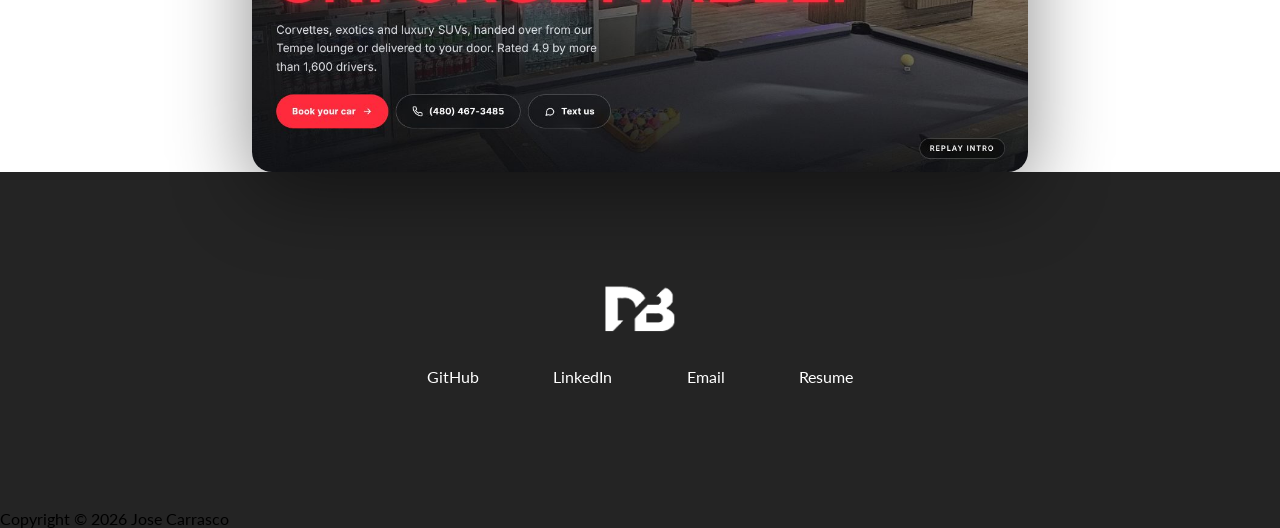
==== commit 1e98fe3b: "Replace Americas Motor template with the America's Motors site Split the single-file site into index" ====
--- a/index.html
+++ b/index.html
@@ -122,11 +122,11 @@
            <ul class="project__list">
             <li class="project">
               <div class="project__wrapper">
-                <img src="./assets/americas-motor.png" class="project__img" alt="Americas Motor car dealership website">
+                <img src="./assets/americas-motor.jpg" class="project__img" alt="America's Motors exotic car rental website">
                 <div class="project__description">
-                  <h3 class="project__description--title">Americas Motor</h3>
-                  <h4 class="project__description--sub-title">HTML, CSS</h4>
-                  <p class="project__description--para">A responsive used-car dealership website with a featured inventory grid, services, financing call-to-action and contact form, built with semantic HTML and BEM-structured CSS.</p>
+                  <h3 class="project__description--title">America's Motors</h3>
+                  <h4 class="project__description--sub-title">HTML, CSS, JavaScript</h4>
+                  <p class="project__description--para">A responsive website for a Corvette and exotic car rental lounge in Tempe, AZ, with a cinematic intro, filterable fleet, photo viewer, date-picker booking form, protection plans and FAQ.</p>
                   <div class="project__description--links">
                     <a href="https://github.com/jcarrzc1987-collab/E-Portfolio/tree/main/americas-motor" target="_blank" class="project__description--link">
                       <i class="fab fa-github"></i>
